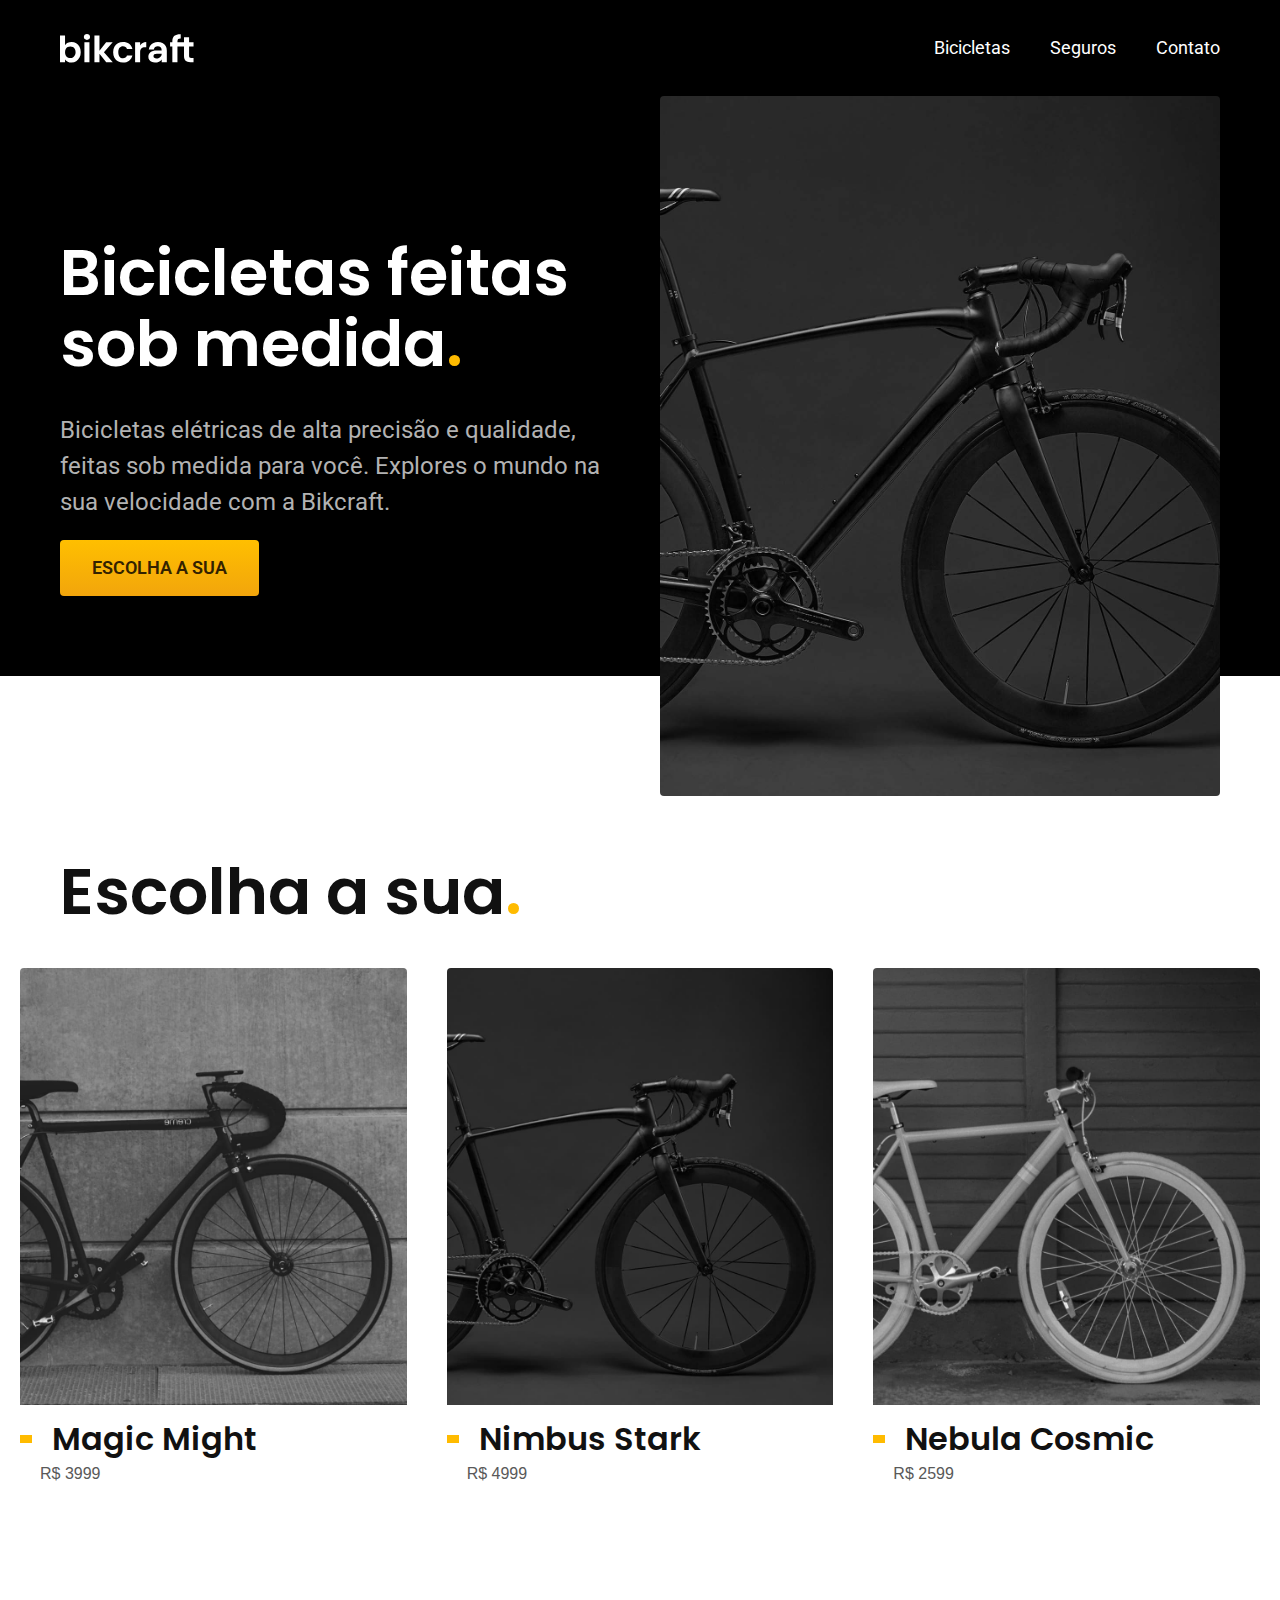
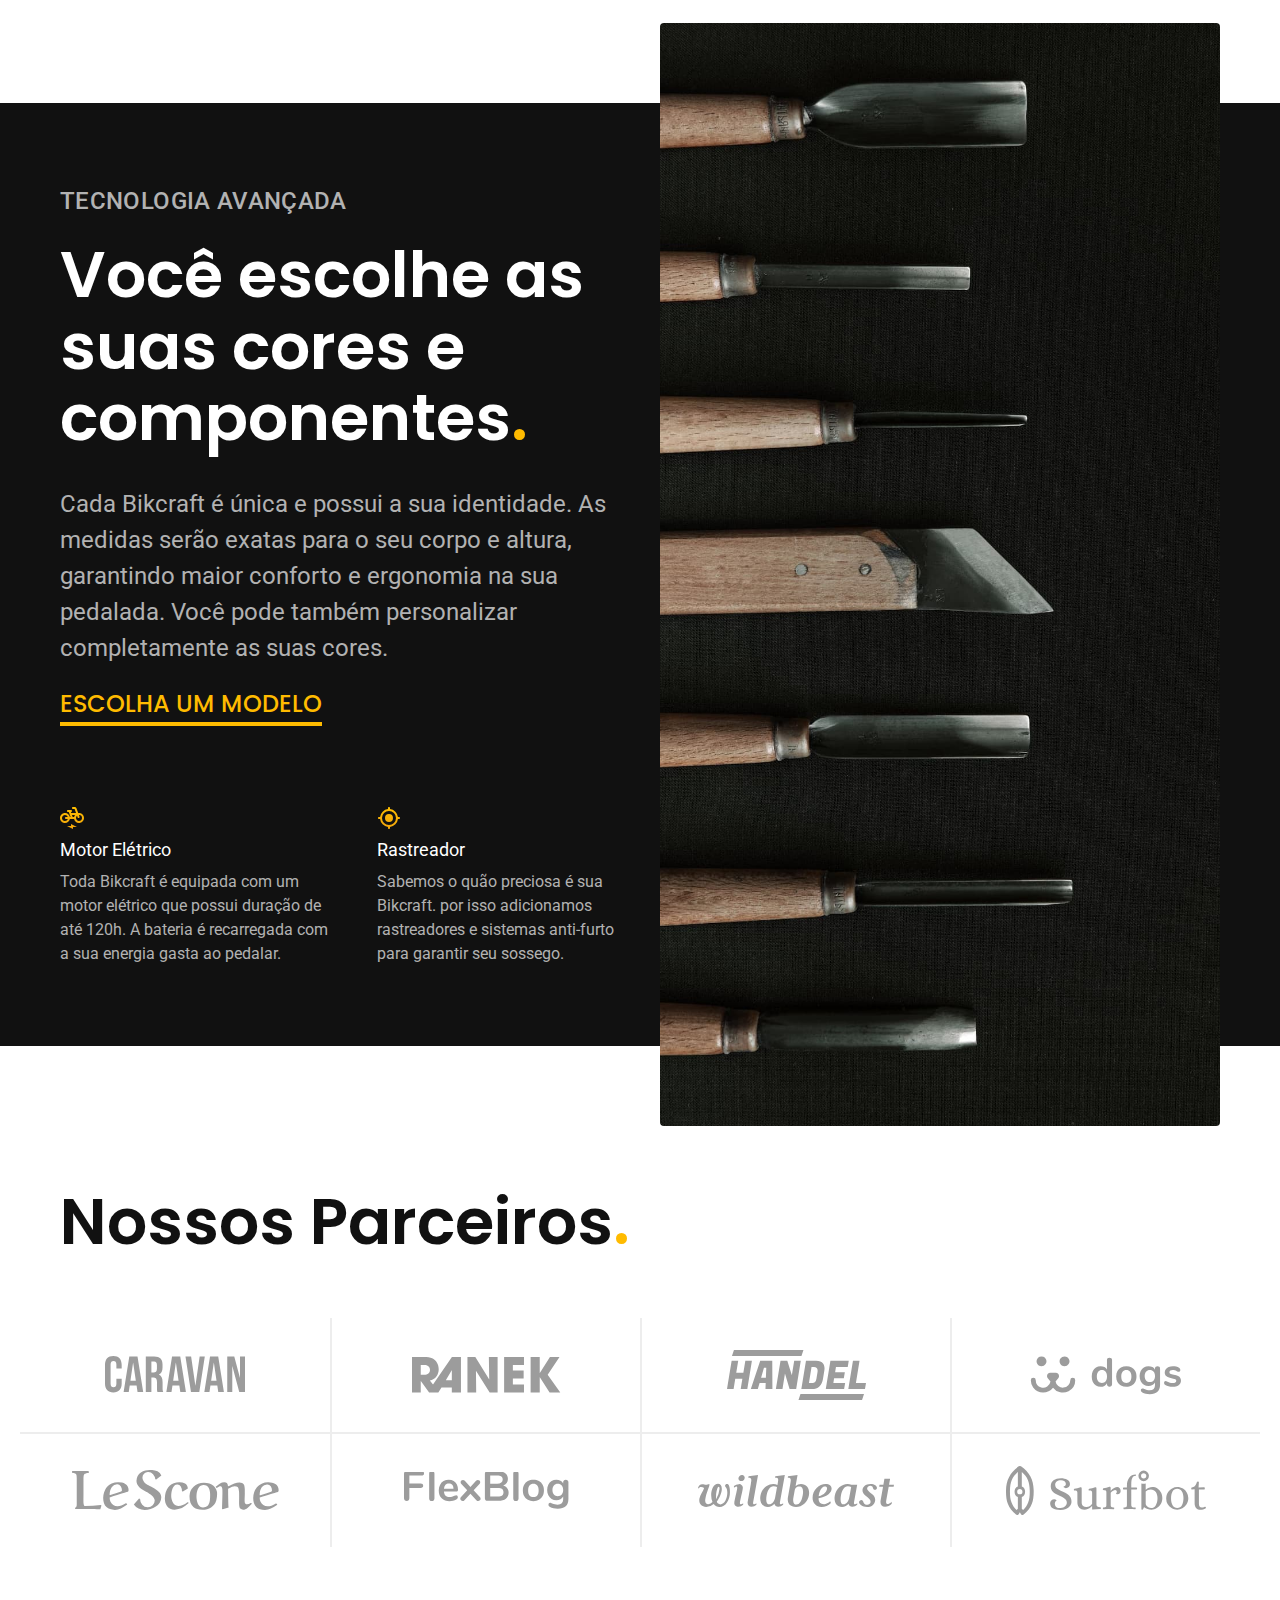
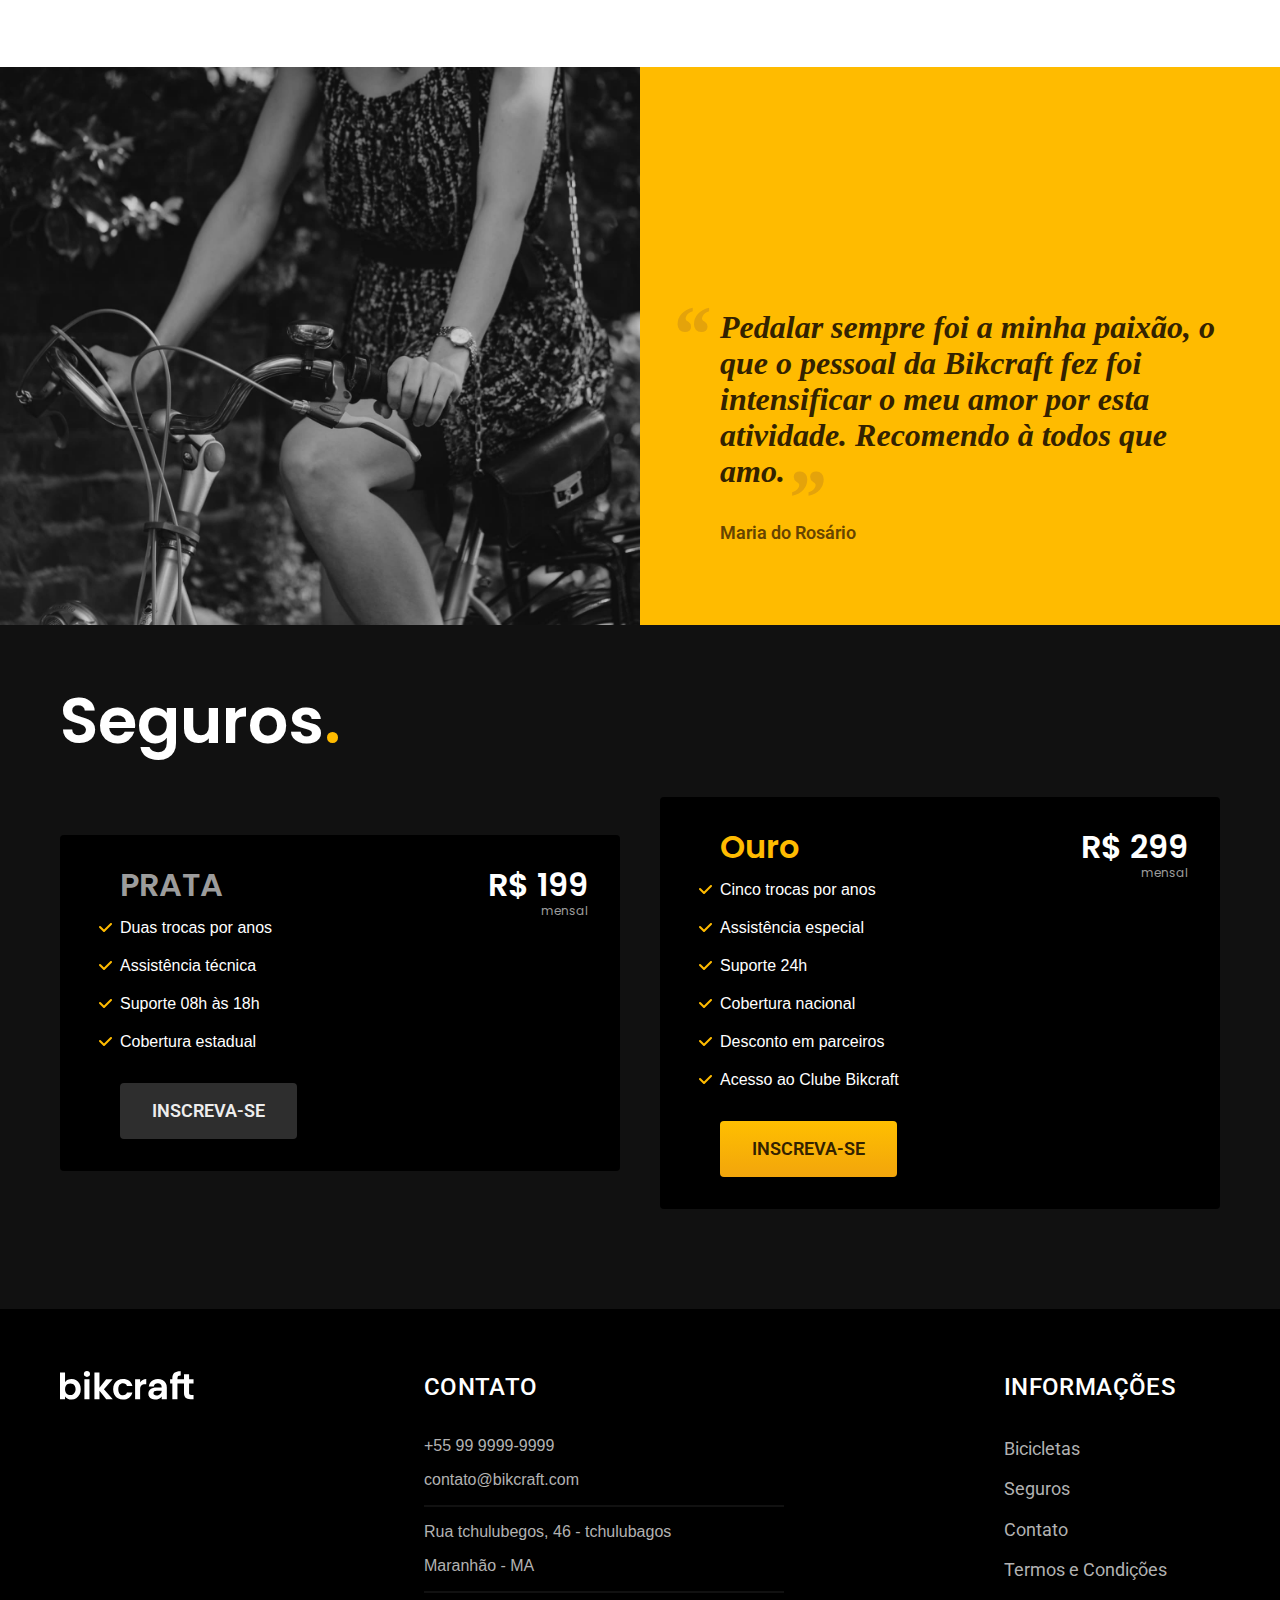
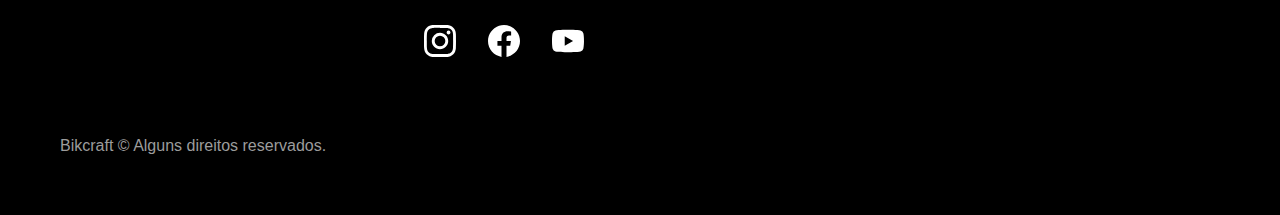
==== index.html @ ba49df08 "Bicicleta" ====
<!DOCTYPE html>
<html lang="pt-BR">

<head>
  <meta charset="UTF-8" />
  <meta name="viewport" content="width=device-width, initial-scale=1.0" />

  <title>Bikcraft - Bicicletas Eletricas</title>
  <meta name="description" content="Bicicletas elétricas de alta precisão e qualidade,  feitas sob medida para o cliente. Explore o mundo na sua velocidade com a Bikcraft." />

  <link rel="stylesheet" href="./css/style.css" />

  <link rel="preconnect" href="https://fonts.googleapis.com" />
  <link rel="preconnect" href="https://fonts.gstatic.com" crossorigin />
  <link href="https://fonts.googleapis.com/css2?family=Poppins:ital,wght@0,100;0,200;0,300;0,400;0,500;0,600;0,700;0,800;0,900;1,100;1,200;1,300;1,400;1,500;1,600;1,700;1,800;1,900&family=Roboto:ital,wght@0,100;0,300;0,400;0,500;0,700;0,900;1,100;1,300;1,400;1,500;1,700;1,900&display=swap" rel="stylesheet" />
</head>

<body>
  <header class="header-bg">
    <div class="container header">
      <a href="./"><img src="./img/bikcraft.svg" alt="Bikcraft" /> </a>

      <nav aria-label="primaria">
        <ul class="header-menu font-1-m cor-0">
          <li><a href="./bicicletas.html">Bicicletas</a></li>
          <li><a href="./seguros.html">Seguros</a></li>
          <li><a href="./contato.html">Contato</a></li>
        </ul>
      </nav>
    </div>
  </header>

  <main class="introducao-bg">
    <div class="container introducao">
      <div class="introducao-conteudo">
        <h1 class="font-1-xxl cor-0">Bicicletas feitas sob medida<span class="cor-p1">.</span></h1>
        <p class="font-2-l cor-5">
          Bicicletas elétricas de alta precisão e qualidade, feitas sob
          medida para você. Explores o mundo na sua velocidade com a Bikcraft.
        </p>
        <a class="botao" href="./bicicletas.html">Escolha a sua</a>
      </div>
      <div>
        <img src="./img/fotos/introducao.jpg" alt="Bicicleta elétrica preta." />
      </div>
    </div>
  </main>
  <article class="bicicletas-lista">
    <h2 class="container font-1-xxl">Escolha a sua<span class="cor-p1">.</span></h2>

    <ul>
      <li>
        <a href="./bicletas/magic.html">
          <img src="./img/bicicletas/magic-home.jpg" alt="Bicicleta preta">
          <h3 class="font-1-xl">Magic Might</h3>
          <span class="font-2-m cor-8">R$ 3999</span>
        </a>
      </li>
      <li>
        <a href="./bicletas/nimbus.html">
          <img src="./img/bicicletas/nimbus-home.jpg" alt="Bicicleta preta">
          <h3 class="font-1-xl">Nimbus Stark</h3>
          <span class="font-2-m cor-8">R$ 4999</span>
        </a>
      </li>
      <li>
        <a href="./bicletas/magic.html">
          <img src="./img/bicicletas/nebula-home.jpg" alt="Bicicleta preta">
          <h3 class="font-1-xl">Nebula Cosmic</h3>
          <span class="font-2-m cor-8">R$ 2599</span>
        </a>
      </li>
    </ul>
  </article>
  <article class="tecnologia-bg">
    <div class="tecnologia container">
      <div class="tecnologia-conteudo">
        <span class="font-2-l-b cor-5">Tecnologia Avançada</span>
        <h2 class="font-1-xxl cor-0">Você escolhe as suas cores e componentes<span class="cor-p1">.</span></h2>
        <p class="font-2-l cor-5">Cada Bikcraft é única e possui a sua identidade. As medidas serão exatas para o seu corpo e altura, garantindo maior conforto e ergonomia na sua pedalada. Você pode também personalizar completamente as suas cores.</p>
        <a class="link" href="./bicicletas.html">Escolha um modelo</a>
        <div class="tecnologia-vantagens">
          <div class="tecnologia-itens">
            <img src="./img/icones/eletrica.svg" alt="">
            <h3 class="font-1-m cor-0">Motor Elétrico</h3>
            <p class="font-2-s cor-5">Toda Bikcraft é equipada com um motor elétrico que possui duração de até 120h. A bateria é recarregada com a sua energia gasta ao pedalar.</p>
          </div>
          <div>
            <img src="./img/icones/rastreador.svg" alt="">
            <h3 class="font-1-m cor-0">Rastreador</h3>
            <p class="font-2-s cor-5">Sabemos o quão preciosa é sua Bikcraft. por isso adicionamos rastreadores e sistemas anti-furto para garantir seu sossego.</p>
          </div>
        </div>
      </div>
      <div class="tecnologia-imagem">
        <img src="./img/fotos/tecnologia.jpg" alt="">
      </div>
    </div>
  </article>

  <section class="parceiros" aria-label="Nossos Parceiros">
    <h2 class="container font-1-xxl">Nossos Parceiros<span class="cor-p1">.</span></h2>

    <ul>
      <li><img src="./img/parceiros/caravan.svg" alt="caravan"></li>
      <li><img src="./img/parceiros/ranek.svg" alt="ranek.svg"></li>
      <li><img src="./img/parceiros/handel.svg" alt="handel.svg"></li>
      <li><img src="./img/parceiros/dogs.svg" alt="dogs.svg"></li>
      <li><img src="./img/parceiros/lescone.svg" alt="lescone.svg"></li>
      <li><img src="./img/parceiros/flexblog.svg" alt="flexblog.svg"></li>
      <li><img src="./img/parceiros/wildbeast.svg" alt="wildbeast.svg"></li>
      <li><img src="./img/parceiros/surfbot.svg" alt="surfbot.svg"></li>
    </ul>
  </section>

  <section class="depoimento" aria-label="depoimento">
    <div>
      <img src="./img/fotos/depoimento.jpg" alt="Pessoa pedalando uma bicicleta bikcraft">
    </div>
    <div class="depoimento-conteudo">
      <blockquote class="font-1-xl cor-p5">
        <p>Pedalar sempre foi a minha paixão, o que o pessoal da Bikcraft fez foi intensificar o meu amor por esta atividade. Recomendo à todos que amo.</p>
      </blockquote>
      <span class="font-1-m-b cor-p4">Maria do Rosário</span>
    </div>
  </section>

  <article class="seguros-bg">
    <div class="seguros container">
      <h2 class="font-1-xxl cor-0">Seguros<span class="cor-p1">.</span></h2>
      <div class="seguros-item">
        <h3 class="font-1-xl cor-6">PRATA</h3>
        <span class="font-1-xl cor-0">R$ 199<span class="font-1-xs cor-6">mensal</span></span>
        <ul class="font-2-m cor-0">
          <li>Duas trocas por anos</li>
          <li>Assistência técnica</li>
          <li>Suporte 08h às 18h</li>
          <li>Cobertura estadual</li>
        </ul>
        <a class="botao secundario" href="./orcamento.html">Inscreva-se</a>
      </div>

      <div class="seguros-item">
        <h3 class="font-1-xl cor-p1">Ouro</h3>
        <span class="font-1-xl cor-0">R$ 299<span class="font-1-xs cor-6">mensal</span></span>
        <ul class="font-2-m cor-0">
          <li>Cinco trocas por anos</li>
          <li>Assistência especial</li>
          <li>Suporte 24h</li>
          <li>Cobertura nacional</li>
          <li>Desconto em parceiros</li>
          <li>Acesso ao Clube Bikcraft</li>
        </ul>
        <a class="botao" href="./orcamento.html">Inscreva-se</a>
      </div>
    </div>
  </article>

  <footer class="footer-bg">
    <div class="footer container">
      <div>
        <img src="./img/bikcraft.svg" alt="Bikcraft">
      </div>
      <div class="footer-contato">
        <h3 class="font-2-l-b cor-0">Contato</h3>
        <ul class="font-2-m cor-5">
          <li><a href="tel:+55999999999">+55 99 9999-9999</a></li>
          <li><a href="mailto:contato@bikcraft.com">contato@bikcraft.com</a></li>
          <li>Rua tchulubegos, 46 - tchulubagos</li>
          <li>Maranhão - MA</li>
        </ul>

        <div class="footer-redes">
          <a href="">
            <img src="./img/redes/instagram.svg" alt="Instagram">
          </a>
          <a href="">
            <img src="./img/redes/facebook.svg" alt="Facebook">
          </a>
          <a href="">
            <img src="./img/redes/youtube.svg" alt="Youtube">
          </a>
        </div>
      </div>

      <div class="footer-informacoes">
        <h3 class="font-2-l-b cor-0">Informações</h3>
        <nav>
          <ul class="font-1-m cor-5">
            <li><a href="./bicicletas.html">Bicicletas</a></li>
            <li><a href="./seguros.html">Seguros</a></li>
            <li><a href="./contato.html">Contato</a></li>
            <li><a href="./termos.html">Termos e Condições</a></li>
          </ul>
        </nav>
      </div>
      <p class="footer-copy font-2-m cor-6">Bikcraft © Alguns direitos reservados.</p>
    </div>
  </footer>
</body>

</html>
---- css/style.css ----
@import "./global/global.css";
@import "./utility/typography.css";
@import "./utility/colors.css";

@import "./global/header.css";
@import "./global/footer.css";

@import "./utility/component.css";

@import "./home/introducao.css";
@import "./home/tecnologia.css";
@import "./home/parceiros.css";
@import "./home/depoimento.css";

@import "./bicicletas/bicicleta-list.css";
@import "./bicicletas/bicicletas.css";

@import "./bicicleta/bicicleta.css";

@import "./seguros/seguros.css";
@import "./seguros/vantagens.css";
@import "./seguros/perguntas.css";

@import "./termos/termos.css";
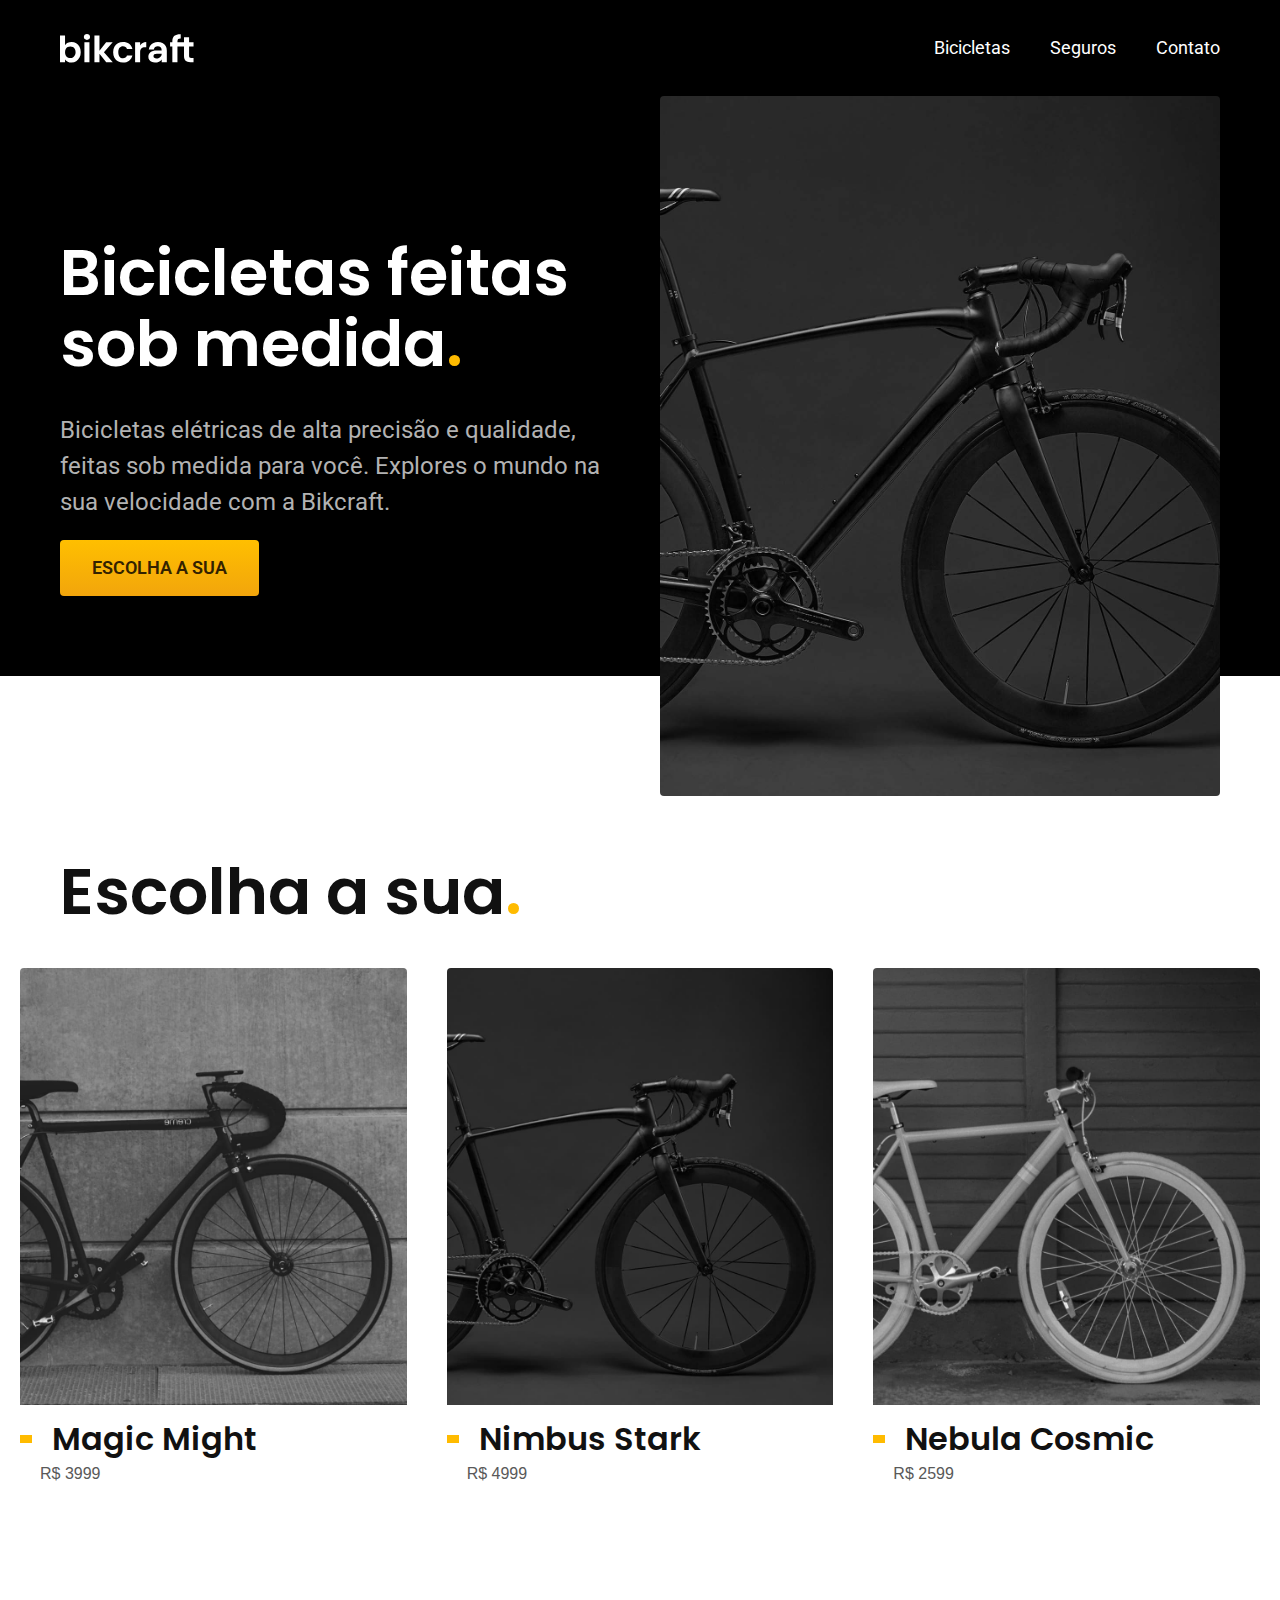
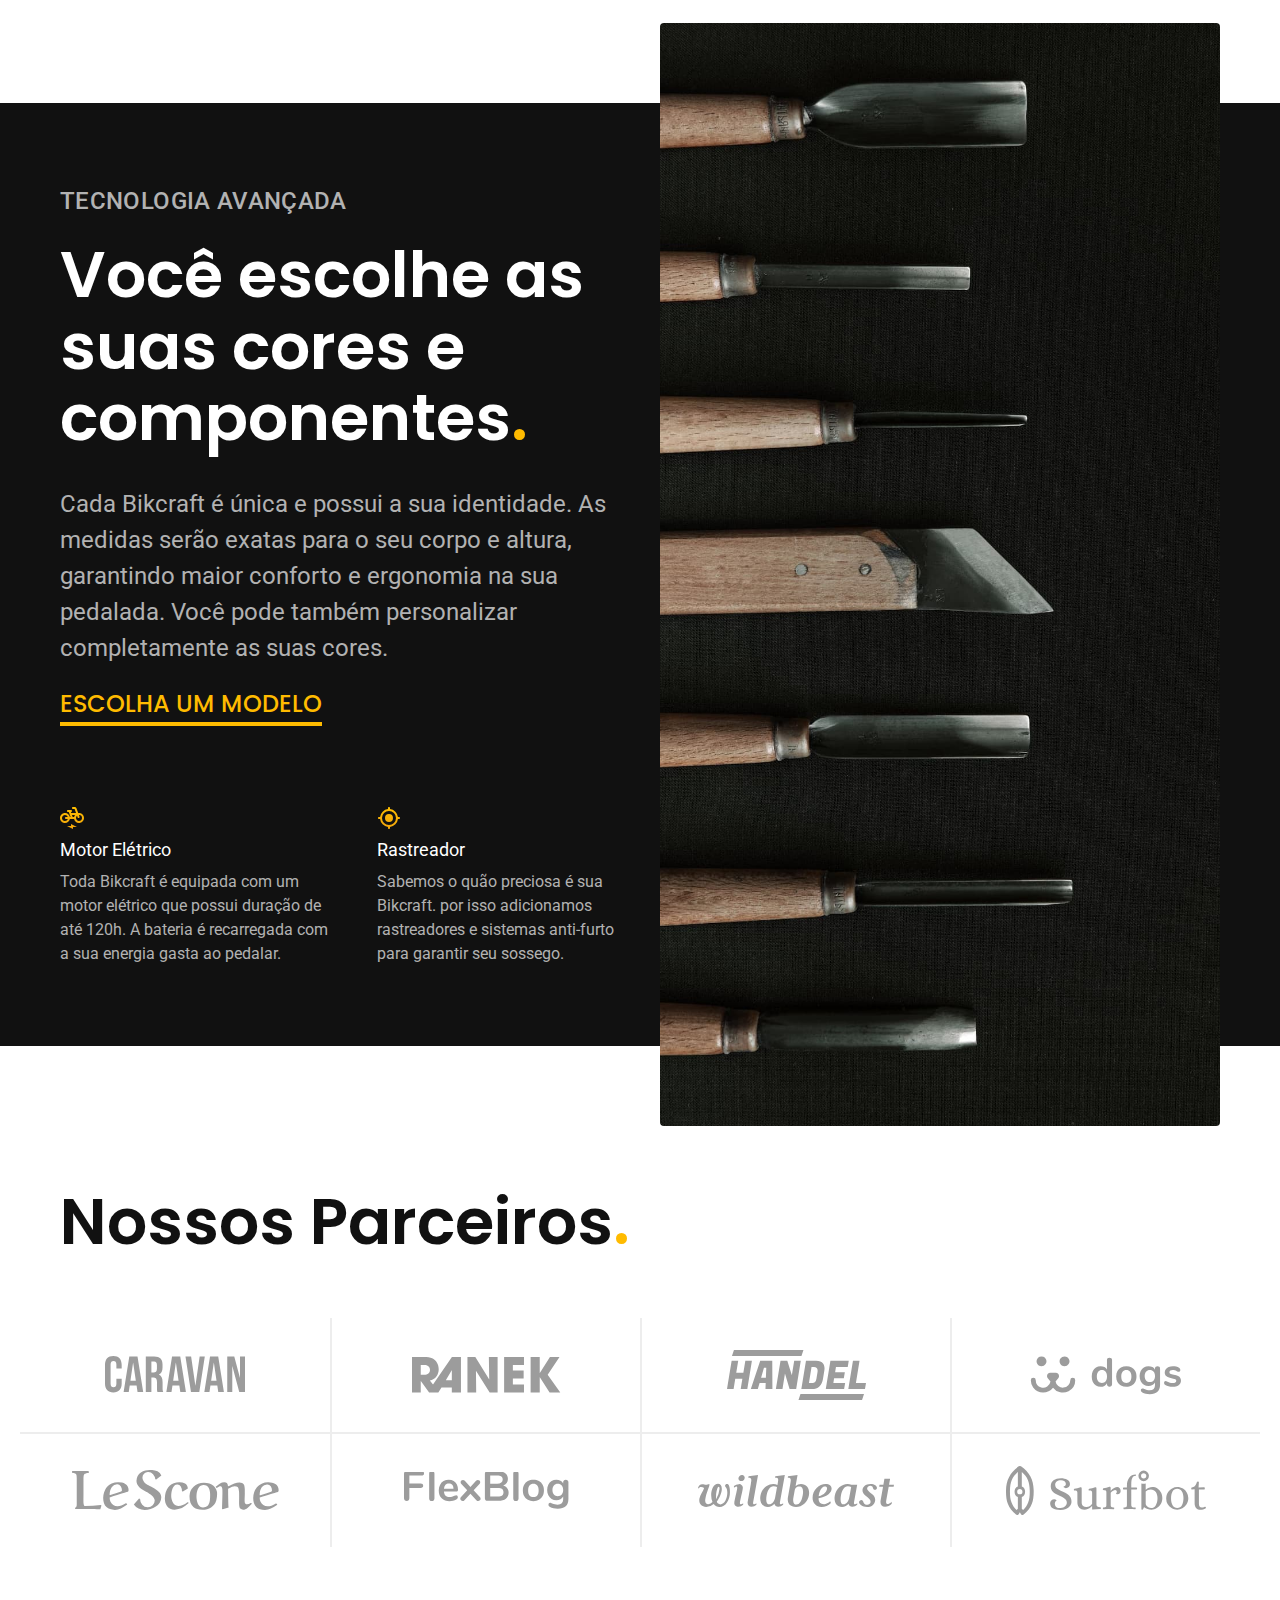
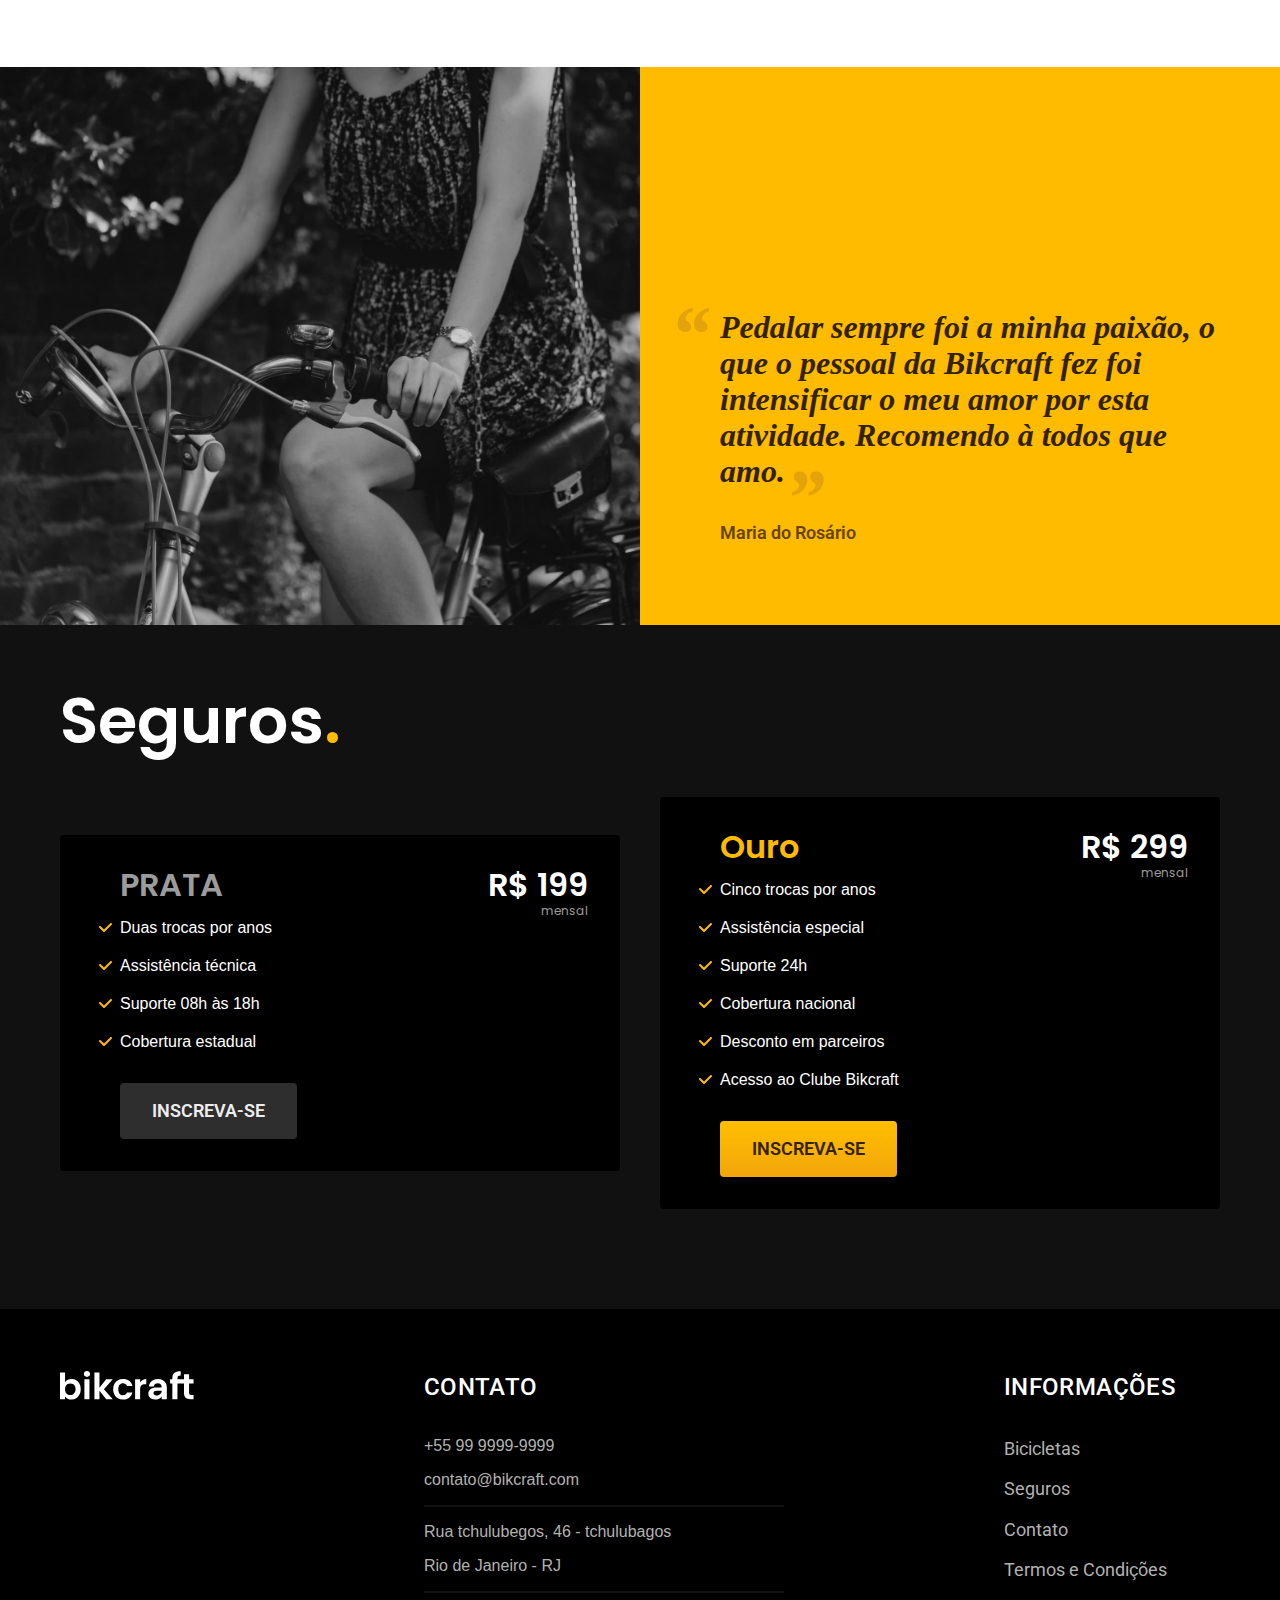
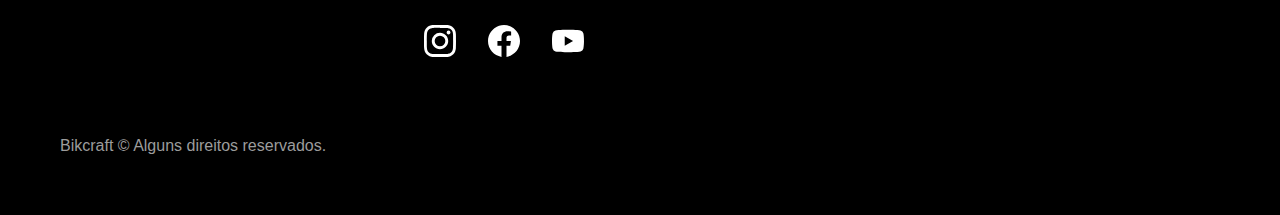
==== commit 589c956f: "Formulario, contato" ====
--- a/index.html
+++ b/index.html
@@ -50,21 +50,21 @@
 
     <ul>
       <li>
-        <a href="./bicletas/magic.html">
+        <a href="./bicicletas/magic.html">
           <img src="./img/bicicletas/magic-home.jpg" alt="Bicicleta preta">
           <h3 class="font-1-xl">Magic Might</h3>
           <span class="font-2-m cor-8">R$ 3999</span>
         </a>
       </li>
       <li>
-        <a href="./bicletas/nimbus.html">
+        <a href="./bicicletas/nimbus.html">
           <img src="./img/bicicletas/nimbus-home.jpg" alt="Bicicleta preta">
           <h3 class="font-1-xl">Nimbus Stark</h3>
           <span class="font-2-m cor-8">R$ 4999</span>
         </a>
       </li>
       <li>
-        <a href="./bicletas/magic.html">
+        <a href="./bicicletas/nebula.html">
           <img src="./img/bicicletas/nebula-home.jpg" alt="Bicicleta preta">
           <h3 class="font-1-xl">Nebula Cosmic</h3>
           <span class="font-2-m cor-8">R$ 2599</span>
@@ -167,7 +167,7 @@
           <li><a href="tel:+55999999999">+55 99 9999-9999</a></li>
           <li><a href="mailto:contato@bikcraft.com">contato@bikcraft.com</a></li>
           <li>Rua tchulubegos, 46 - tchulubagos</li>
-          <li>Maranhão - MA</li>
+          <li>Rio de Janeiro - RJ</li>
         </ul>
 
         <div class="footer-redes">
--- a/css/style.css
+++ b/css/style.css
@@ -6,6 +6,7 @@
 @import "./global/footer.css";
 
 @import "./utility/component.css";
+@import "./utility/formulario.css";
 
 @import "./home/introducao.css";
 @import "./home/tecnologia.css";
@@ -16,9 +17,14 @@
 @import "./bicicletas/bicicletas.css";
 
 @import "./bicicleta/bicicleta.css";
+@import "./bicicleta/seguro.css";
 
 @import "./seguros/seguros.css";
 @import "./seguros/vantagens.css";
 @import "./seguros/perguntas.css";
 
+@import "./contato/contato.css";
+@import "./contato/lojas.css";
+
+
 @import "./termos/termos.css";
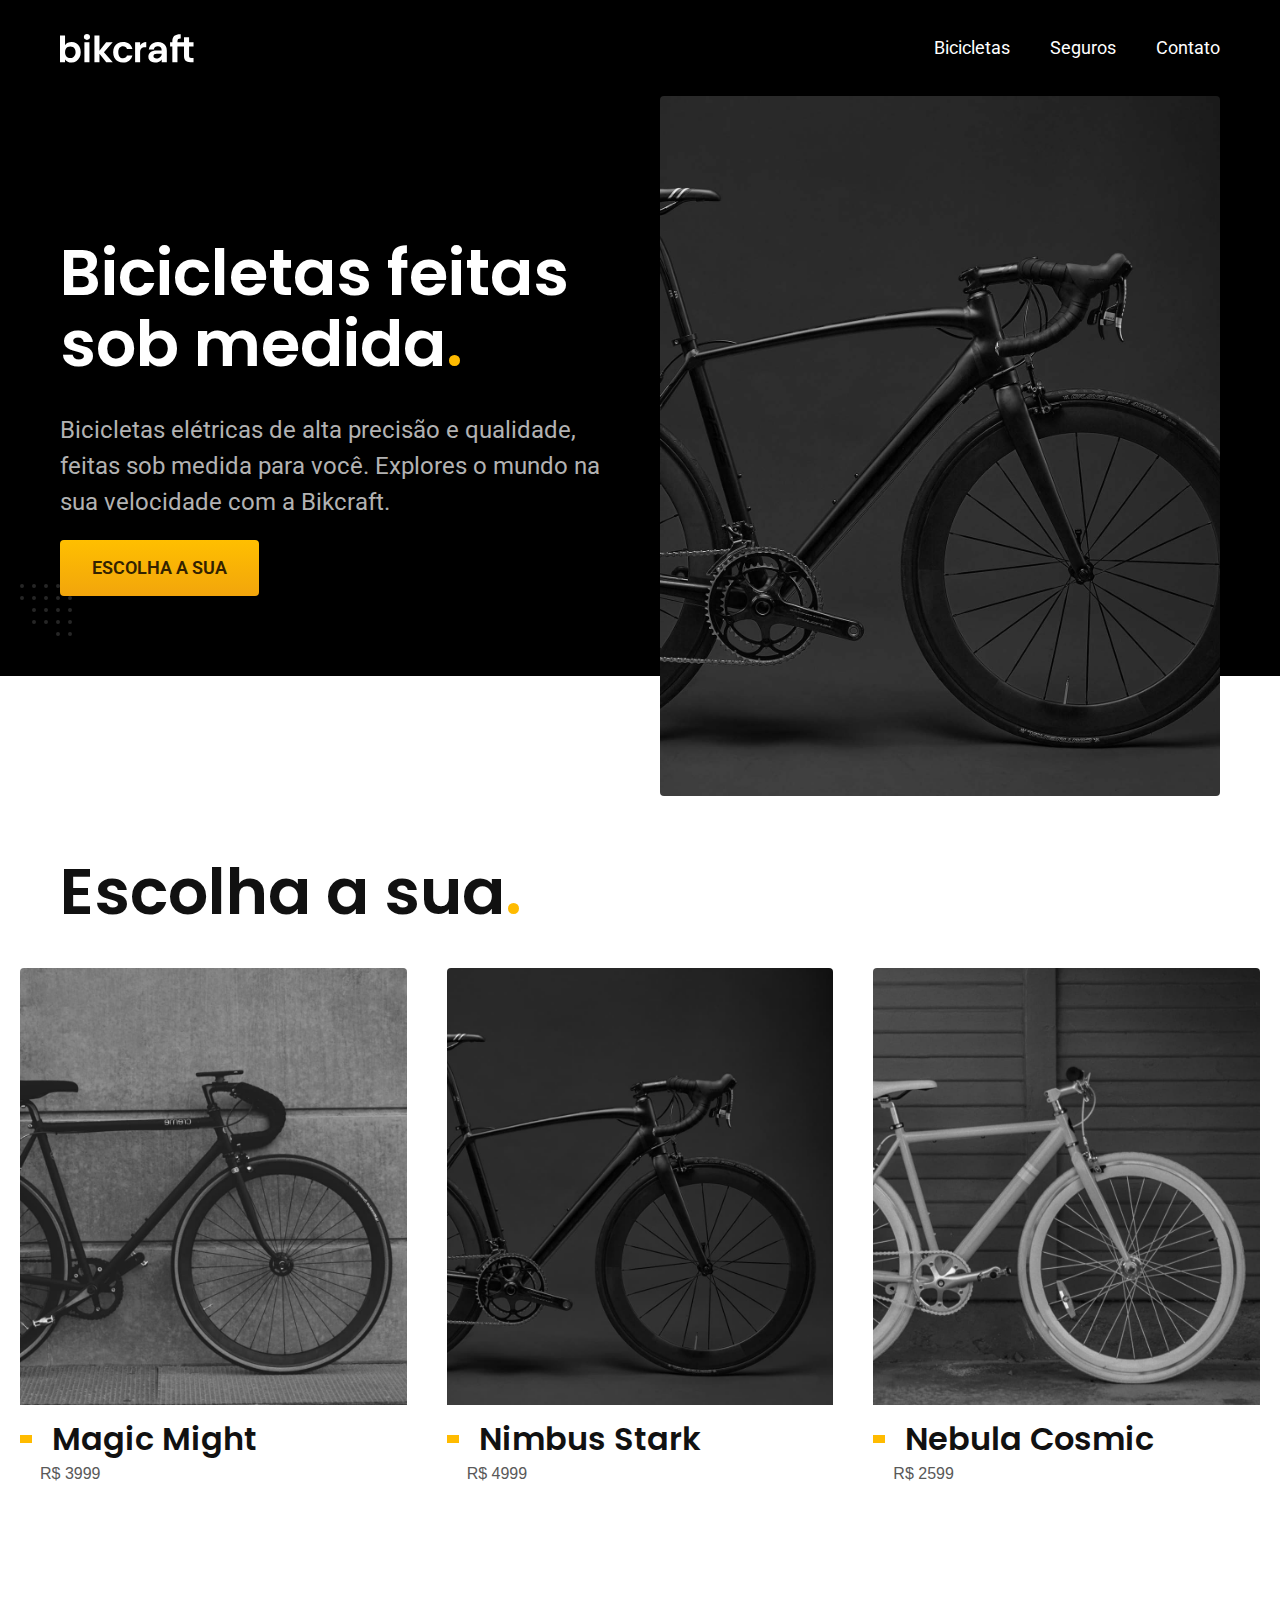
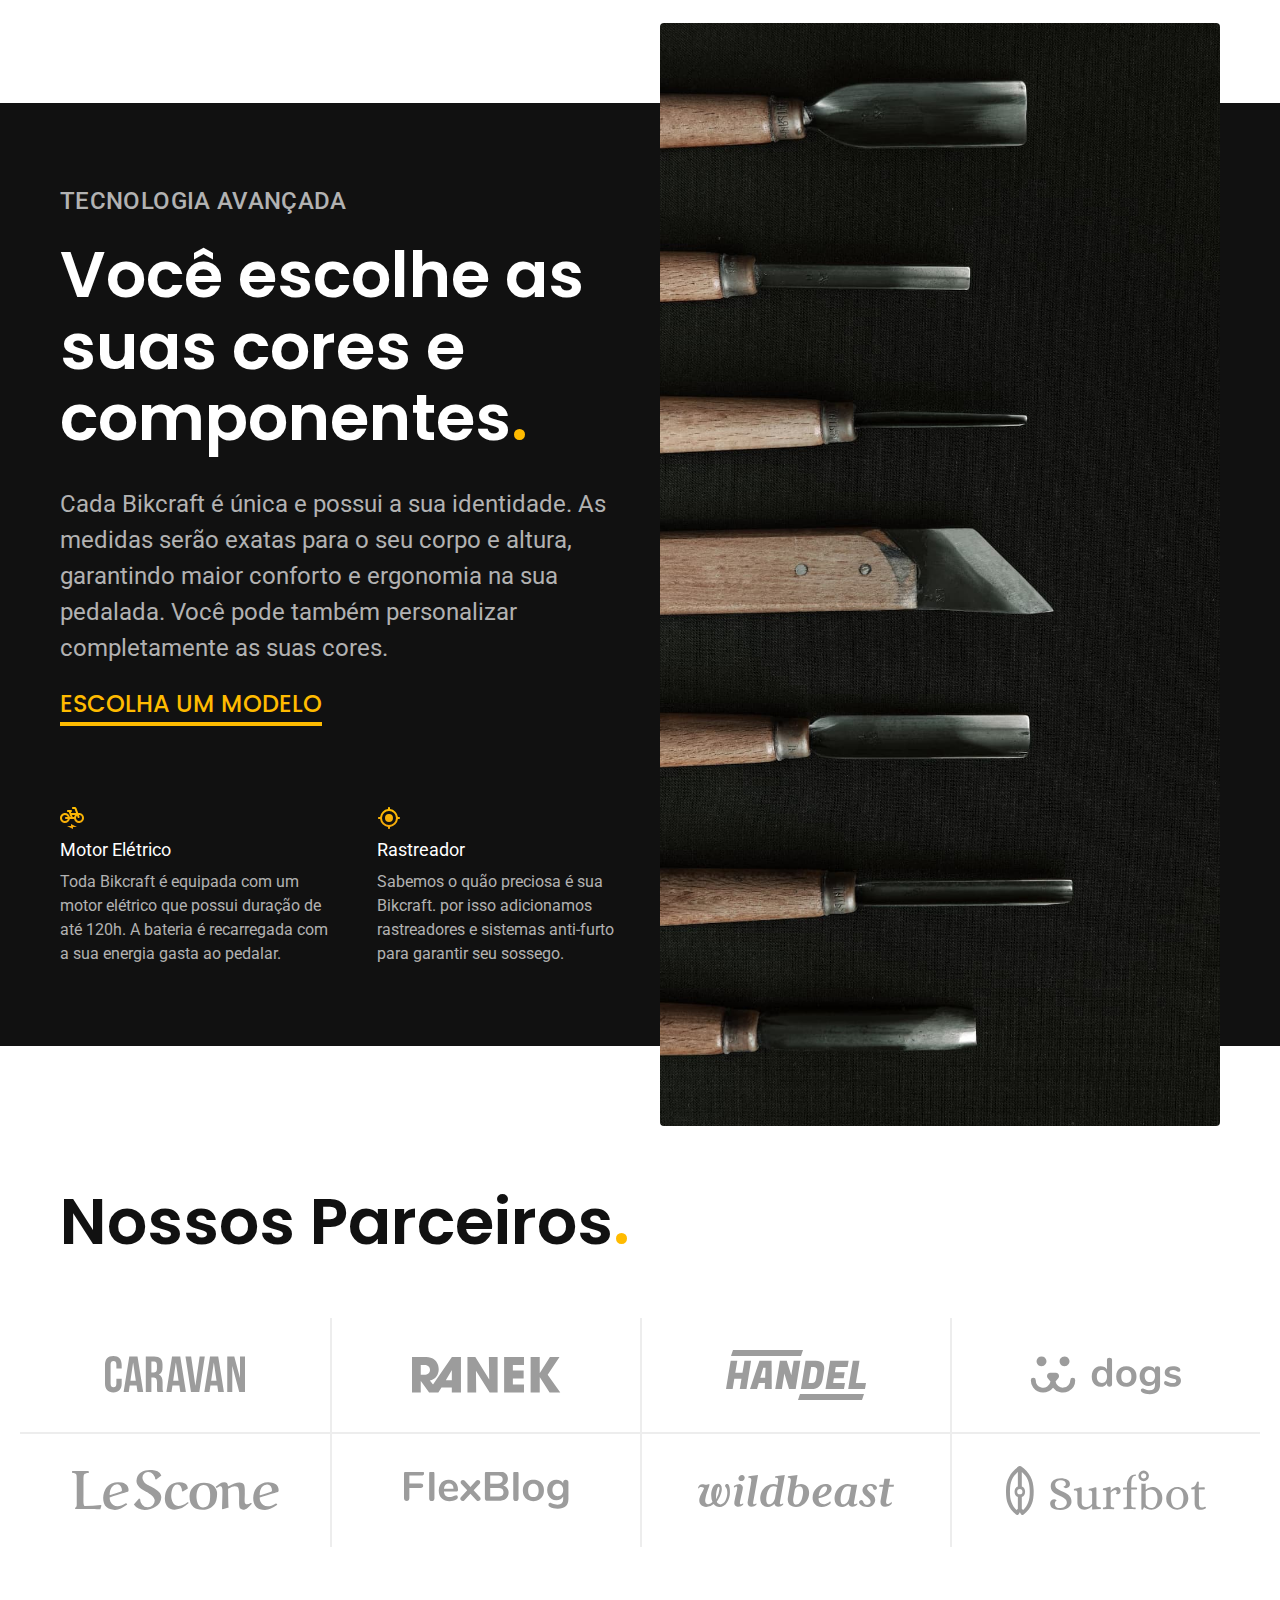
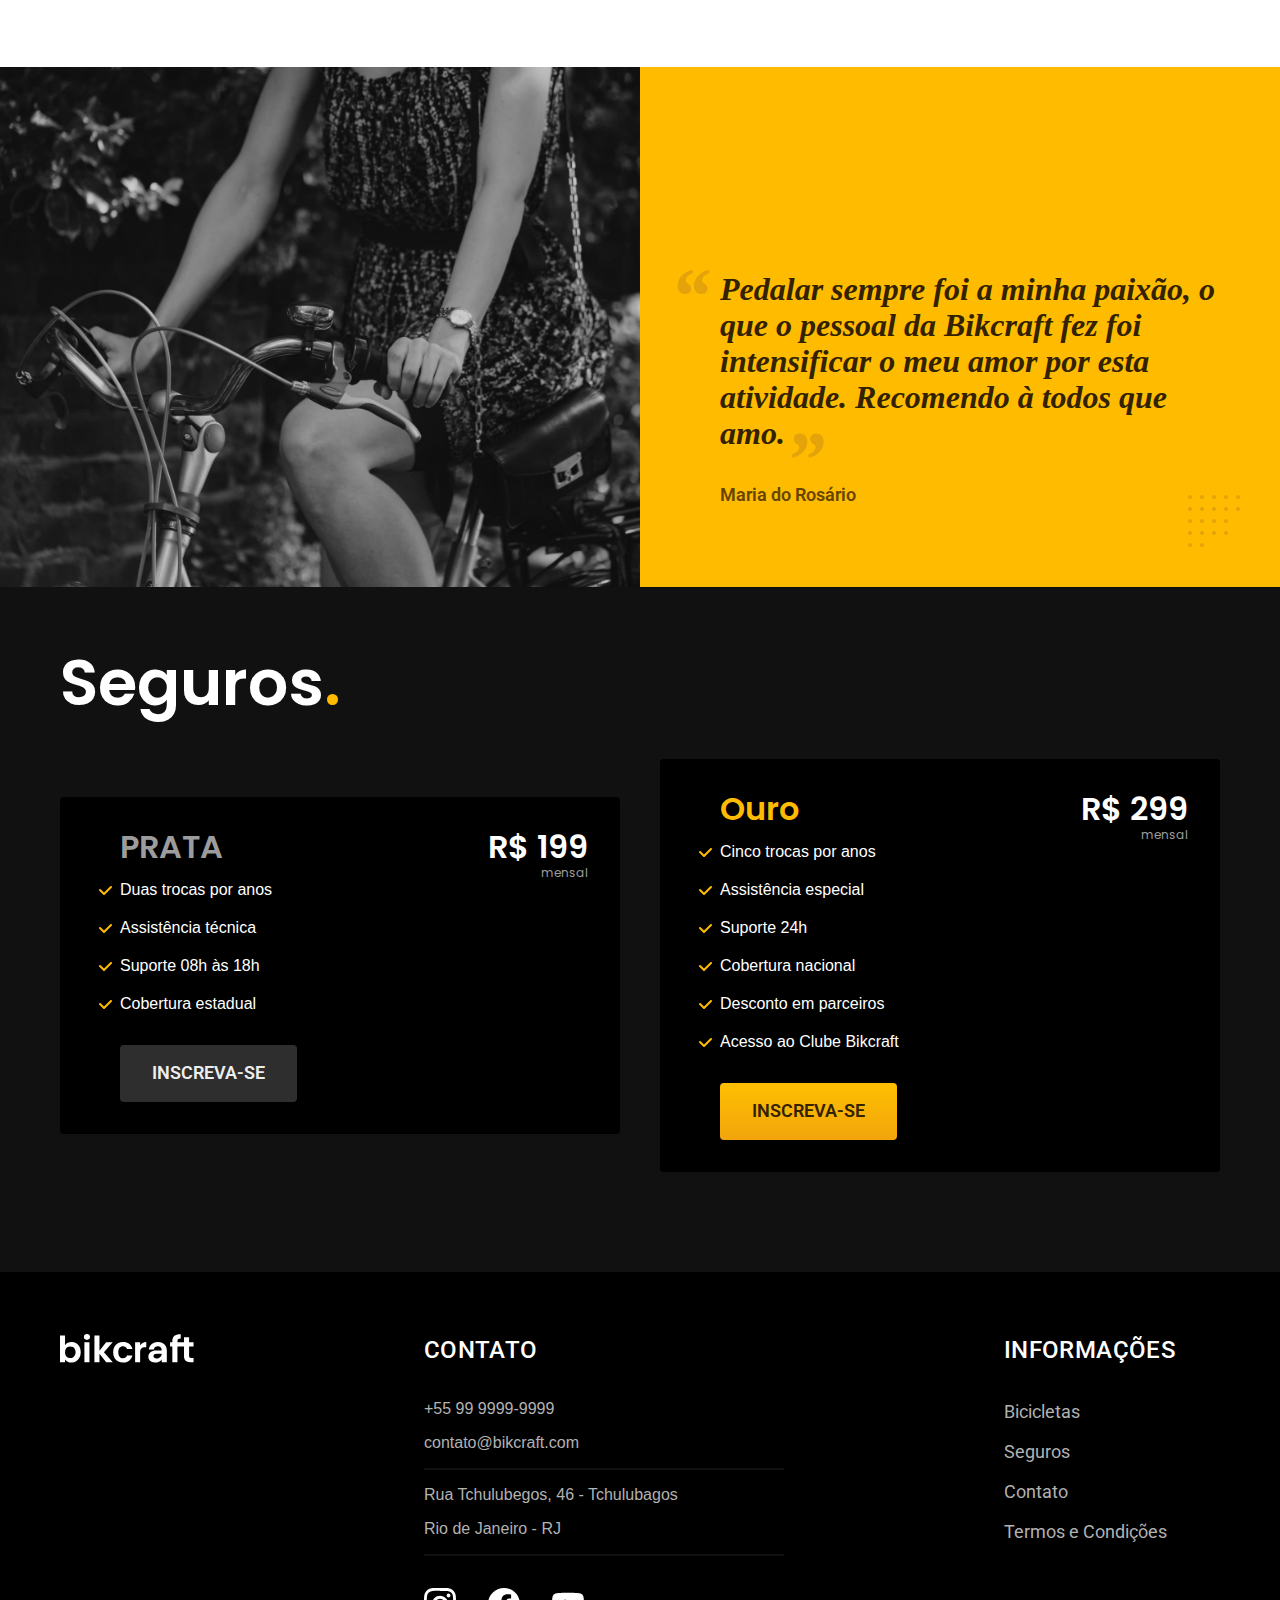
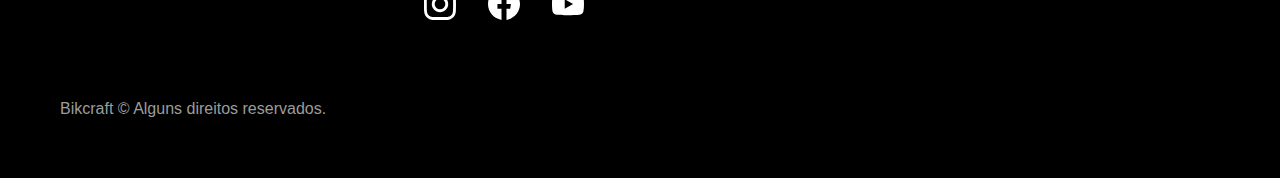
==== commit 917b20e0: "Otimizações" ====
--- a/index.html
+++ b/index.html
@@ -8,6 +8,7 @@
   <title>Bikcraft - Bicicletas Eletricas</title>
   <meta name="description" content="Bicicletas elétricas de alta precisão e qualidade,  feitas sob medida para o cliente. Explore o mundo na sua velocidade com a Bikcraft." />
 
+  <link rel="preload" href="./css/style.css" as="style">
   <link rel="stylesheet" href="./css/style.css" />
 
   <link rel="preconnect" href="https://fonts.googleapis.com" />
@@ -18,7 +19,7 @@
 <body>
   <header class="header-bg">
     <div class="container header">
-      <a href="./"><img src="./img/bikcraft.svg" alt="Bikcraft" /> </a>
+      <a href="./"><img src="./img/bikcraft.svg" width="136" height="32" alt="Bikcraft" /> </a>
 
       <nav aria-label="primaria">
         <ul class="header-menu font-1-m cor-0">
@@ -40,9 +41,12 @@
         </p>
         <a class="botao" href="./bicicletas.html">Escolha a sua</a>
       </div>
-      <div>
-        <img src="./img/fotos/introducao.jpg" alt="Bicicleta elétrica preta." />
-      </div>
+
+      <picture>
+        <source media="(max-width: 800px)" srcset="./img/bicicletas/nimbus.jpg">
+        <img src="./img/fotos/introducao.jpg" width="1280" height="1600" alt="Bicicleta elétrica preta." />
+      </picture>
+  
     </div>
   </main>
   <article class="bicicletas-lista">
@@ -51,21 +55,21 @@
     <ul>
       <li>
         <a href="./bicicletas/magic.html">
-          <img src="./img/bicicletas/magic-home.jpg" alt="Bicicleta preta">
+          <img src="./img/bicicletas/magic-home.jpg" width="920" height="1040" alt="Bicicleta preta">
           <h3 class="font-1-xl">Magic Might</h3>
           <span class="font-2-m cor-8">R$ 3999</span>
         </a>
       </li>
       <li>
         <a href="./bicicletas/nimbus.html">
-          <img src="./img/bicicletas/nimbus-home.jpg" alt="Bicicleta preta">
+          <img src="./img/bicicletas/nimbus-home.jpg" width="920" height="1040"  alt="Bicicleta preta">
           <h3 class="font-1-xl">Nimbus Stark</h3>
           <span class="font-2-m cor-8">R$ 4999</span>
         </a>
       </li>
       <li>
         <a href="./bicicletas/nebula.html">
-          <img src="./img/bicicletas/nebula-home.jpg" alt="Bicicleta preta">
+          <img src="./img/bicicletas/nebula-home.jpg" width="920" height="1040" alt="Bicicleta preta">
           <h3 class="font-1-xl">Nebula Cosmic</h3>
           <span class="font-2-m cor-8">R$ 2599</span>
         </a>
@@ -81,19 +85,19 @@
         <a class="link" href="./bicicletas.html">Escolha um modelo</a>
         <div class="tecnologia-vantagens">
           <div class="tecnologia-itens">
-            <img src="./img/icones/eletrica.svg" alt="">
+            <img src="./img/icones/eletrica.svg" width="24" height="24" alt="">
             <h3 class="font-1-m cor-0">Motor Elétrico</h3>
             <p class="font-2-s cor-5">Toda Bikcraft é equipada com um motor elétrico que possui duração de até 120h. A bateria é recarregada com a sua energia gasta ao pedalar.</p>
           </div>
           <div>
-            <img src="./img/icones/rastreador.svg" alt="">
+            <img src="./img/icones/rastreador.svg" width="24" height="24" alt="">
             <h3 class="font-1-m cor-0">Rastreador</h3>
             <p class="font-2-s cor-5">Sabemos o quão preciosa é sua Bikcraft. por isso adicionamos rastreadores e sistemas anti-furto para garantir seu sossego.</p>
           </div>
         </div>
       </div>
       <div class="tecnologia-imagem">
-        <img src="./img/fotos/tecnologia.jpg" alt="">
+        <img src="./img/fotos/tecnologia.jpg" width="1200" height="1920" alt="">
       </div>
     </div>
   </article>
@@ -102,20 +106,20 @@
     <h2 class="container font-1-xxl">Nossos Parceiros<span class="cor-p1">.</span></h2>
 
     <ul>
-      <li><img src="./img/parceiros/caravan.svg" alt="caravan"></li>
-      <li><img src="./img/parceiros/ranek.svg" alt="ranek.svg"></li>
-      <li><img src="./img/parceiros/handel.svg" alt="handel.svg"></li>
-      <li><img src="./img/parceiros/dogs.svg" alt="dogs.svg"></li>
-      <li><img src="./img/parceiros/lescone.svg" alt="lescone.svg"></li>
-      <li><img src="./img/parceiros/flexblog.svg" alt="flexblog.svg"></li>
-      <li><img src="./img/parceiros/wildbeast.svg" alt="wildbeast.svg"></li>
-      <li><img src="./img/parceiros/surfbot.svg" alt="surfbot.svg"></li>
+      <li><img src="./img/parceiros/caravan.svg" width="140" height="38" alt="caravan"></li>
+      <li><img src="./img/parceiros/ranek.svg" width="149" height="36" alt="ranek.svg"></li>
+      <li><img src="./img/parceiros/handel.svg" width="140" height="50" alt="handel.svg"></li>
+      <li><img src="./img/parceiros/dogs.svg" width="152" height="39" alt="dogs.svg"></li>
+      <li><img src="./img/parceiros/lescone.svg" width="208" height="41" alt="lescone.svg"></li>
+      <li><img src="./img/parceiros/flexblog.svg" width="165" height="38" alt="flexblog.svg"></li>
+      <li><img src="./img/parceiros/wildbeast.svg" width="196" height="34"  alt="wildbeast.svg"></li>
+      <li><img src="./img/parceiros/surfbot.svg" width="200" height="49"  alt="surfbot.svg"></li>
     </ul>
   </section>
 
   <section class="depoimento" aria-label="depoimento">
     <div>
-      <img src="./img/fotos/depoimento.jpg" alt="Pessoa pedalando uma bicicleta bikcraft">
+      <img src="./img/fotos/depoimento.jpg" width="1560" height="1360"  alt="Pessoa pedalando uma bicicleta bikcraft">
     </div>
     <div class="depoimento-conteudo">
       <blockquote class="font-1-xl cor-p5">
@@ -159,26 +163,26 @@
   <footer class="footer-bg">
     <div class="footer container">
       <div>
-        <img src="./img/bikcraft.svg" alt="Bikcraft">
+        <img src="./img/bikcraft.svg" width="136" height="32"  alt="Bikcraft">
       </div>
       <div class="footer-contato">
         <h3 class="font-2-l-b cor-0">Contato</h3>
         <ul class="font-2-m cor-5">
           <li><a href="tel:+55999999999">+55 99 9999-9999</a></li>
           <li><a href="mailto:contato@bikcraft.com">contato@bikcraft.com</a></li>
-          <li>Rua tchulubegos, 46 - tchulubagos</li>
+          <li>Rua Tchulubegos, 46 - Tchulubagos</li>
           <li>Rio de Janeiro - RJ</li>
         </ul>
 
         <div class="footer-redes">
           <a href="">
-            <img src="./img/redes/instagram.svg" alt="Instagram">
+            <img src="./img/redes/instagram.svg" width="32" height="32" alt="Instagram">
           </a>
           <a href="">
-            <img src="./img/redes/facebook.svg" alt="Facebook">
+            <img src="./img/redes/facebook.svg" width="32" height="32" alt="Facebook">
           </a>
           <a href="">
-            <img src="./img/redes/youtube.svg" alt="Youtube">
+            <img src="./img/redes/youtube.svg" width="32" height="32" alt="Youtube">
           </a>
         </div>
       </div>
--- a/css/style.css
+++ b/css/style.css
@@ -26,5 +26,7 @@
 @import "./contato/contato.css";
 @import "./contato/lojas.css";
 
+@import "./orcamento/orcamento.css";
+
 
 @import "./termos/termos.css";
--- a/css/style.css
+++ b/css/style.css
@@ -26,5 +26,7 @@
 @import "./contato/contato.css";
 @import "./contato/lojas.css";
 
+@import "./orcamento/orcamento.css";
+
 
 @import "./termos/termos.css";
